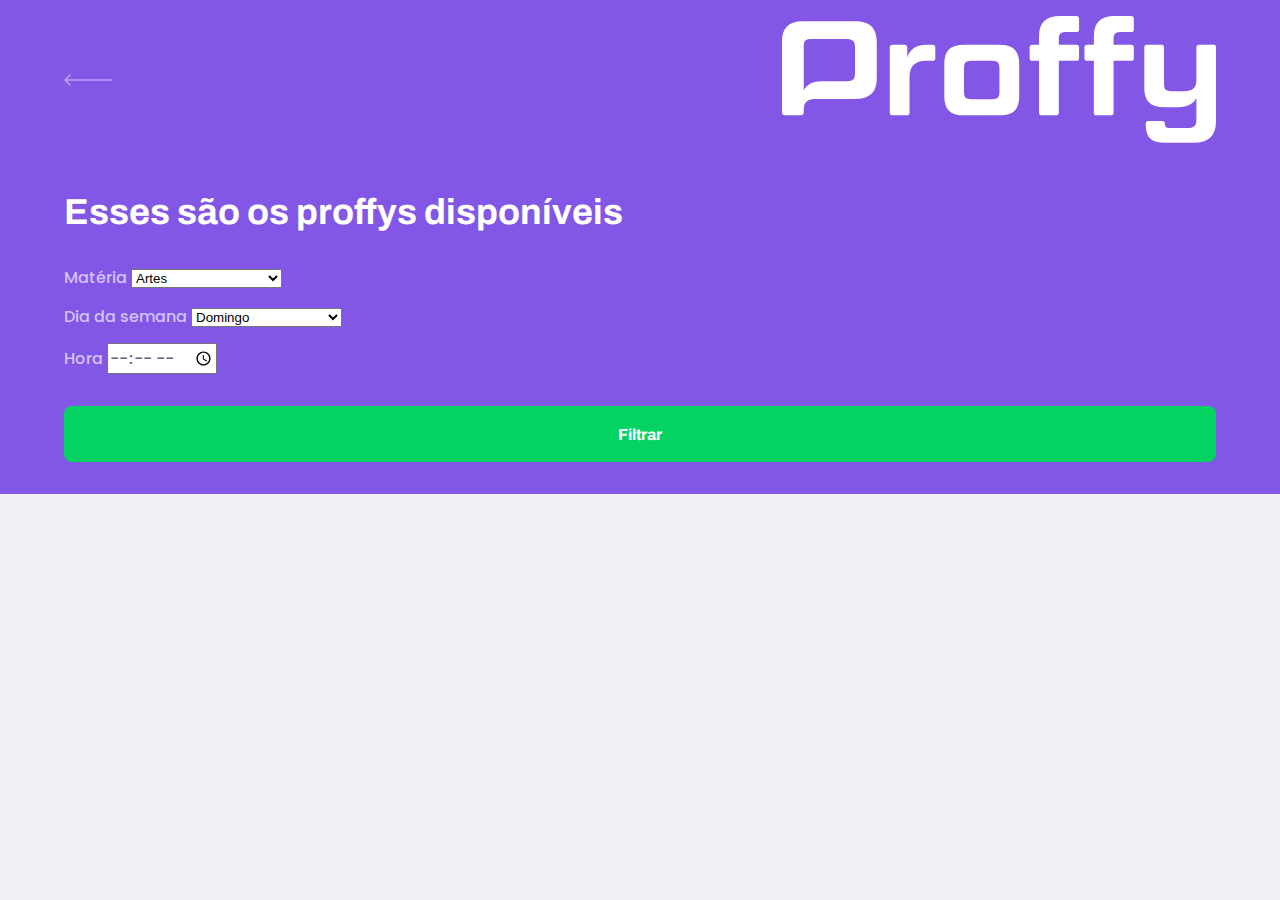
==== study.html @ 6c177210 "add new page" ====
<!DOCTYPE html>
<html lang="pt_br">

<head>
  <meta charset="UTF-8">
  <meta name="viewport" content="width=device-width, initial-scale=1.0">
  <title>Proff | Sua plataforma de estudos online</title>

  <link rel="stylesheet" href="/styles/main.css">
  <link rel="stylesheet" href="/styles/partials/page-study.css">

  <link
    href="https://fonts.googleapis.com/css2?family=Archivo:wght@400;700&amp;family=Poppins:wght@400;600&amp;display=swap"
    rel="stylesheet">
</head>

<body id="page-study">

  <div id="container">
    <header class="page-header">
      <div class="top-bar-container">
        <a href="/">
          <img src="/images/icons/back.svg" alt="Voltar"></a>
        <img src="/images/logo.svg" alt="Proff">
      </div>

      <div class="header-content">
        <strong>Esses são os proffys disponíveis</strong>
        <form id="search-teachers">
          <div class="select-block">
            <label for="subject">Matéria</label>
            <select name="subject" id="subject">
              <option value="" disabled="" hidden="">Selecione uma opção</option>
              <option value="1">Artes</option>
              <option value="2">Biologia</option>
              <option value="3">Ciências</option>
              <option value="4">Educação física</option>
              <option value="5">Física</option>
              <option value="6">Geografia</option>
              <option value="7">História</option>
              <option value="8">Matemática</option>
              <option value="9">Português</option>
              <option value="10">Química</option>
            </select>
          </div>

          <div class="select-block">
            <label for="weekday">Dia da semana</label>
            <select name="weekday" id="weekday">
              <option value="" disabled="" hidden="">Selecione uma opção</option>
              <option value="0">Domingo</option>
              <option value="1">Segunda-feira</option>
              <option value="2">Terça-feira</option>
              <option value="3">Quarta-feira</option>
              <option value="4">Quinta-feira</option>
              <option value="5">Sexta-feira</option>
              <option value="6">Sábado</option>
            </select>
          </div>

          <div class="input-block">
            <label for="time">Hora</label>
            <input name="time" id="time" type="time" >
        </div>
        <button type="submit">Filtrar</button>
        </form>
      </div>
    </header>
  </div>

</body>

</html>
<!--
  fim do codigo
-->
---- styles/main.css ----
:root {
  --color-background: #F0F0F7;
  --color-primary-lighter: #9871F5;
  --color-primary-light: #916BEA;
  --color-primary: #8257E5;
  --color-primary-dark: #774DD6;
  --color-primary-darker: #6842c2;
  --color-secondary: #04D361;
  --color-secondary-dark: #04BF58;
  --color-title-in-primary: #FFFFFF;
  --color-text-in-primary: #D4C2FF;
  --color-text-title: #32264D;
  --color-text-complement: #9C98A6;
  --color-text-base: #6A6180;
  --color-line-in-white: #E6E6F0;
  --color-input-background: #F8F8FC;
  --color-button-text: #FFFFFF;
  --color-box-base: #FFFFFF;
  --color-box-footer: #FAFAFC;
  --color-small-info: #C1BCCC;

  /*tamanho da fonte padrao: 16px - 100% - 1rem */
  font-size: 60%; /* controle das medidas rem */
}

*{
  margin: 0;
  padding: 0;
  box-sizing: border-box;
}

html, body{
  height: 100vh; /*height = altura*/
}

body{
  background: var(--color-background);
  display: flex;
  align-items: center;
  justify-content: center;
}

body, input, button, textarea{
  /*font-weight: 500, font-size: 1.6rem, font-family: Poppins*/
  font: 500 1.6rem Poppins;
  color: var(--color-text-base);
}

#container{
  width: 90vh; /*width = largura*/
  
}

@media(min-width:700px){
  :root{
    font-size: 62.5%; 
  }
}
---- styles/partials/page-study.css ----
#page-study #container{
  width: 100vw;
  height: 100vh;
}
.page-header{
  background-color: var(--color-primary);

  display: flex;
  flex-direction: column;
}
.page-header .top-bar-container{
  width: 90%;
  margin: 0 auto;

  display: flex;
  align-items: center;
  justify-content: space-between;

  padding: 1.6rem 0;
}
.page-header .top-bar-container a{
  height: 3.2rem;
  transition: opacity 0.2s;
}
.page-header .top-bar-container a:hover{
  opacity: 0.6;
}
.pahe-header .top-bar-container img{
  height: 1.6rem;
}
.page-header .header-content{
  width: 90%;
  margin: 3.2rem auto;
}
.page-header .header-content strong{
  font: 700 3.6rem Archivo;
  line-height: 4.2rem;
  color: var(--color-title-in-primary);
}
#search-teachers{
  margin-top: 3.2rem;
}
#search-teachers label{
  color: var(--color-text-in-primary);
}
#search-teachers .select-block{
  margin-bottom: 1.4rem;
}
#search-teachers button{
  width: 100%;
  height: 5.6rem;
  background: var(--color-secondary);
  color: var(--color-button-text);
  border: 0;
  border-radius: .8rem;
  cursor: pointer;
  font: 700 1.6rem Archivo;
  display: flex;
  align-items: center;
  justify-content: center;
  text-decoration: none;
  transition: background 0.2s;
  margin-top: 3.2rem;
}
#search-teachers button:hover{
  background-color: var(--color-secondary-dark);
}
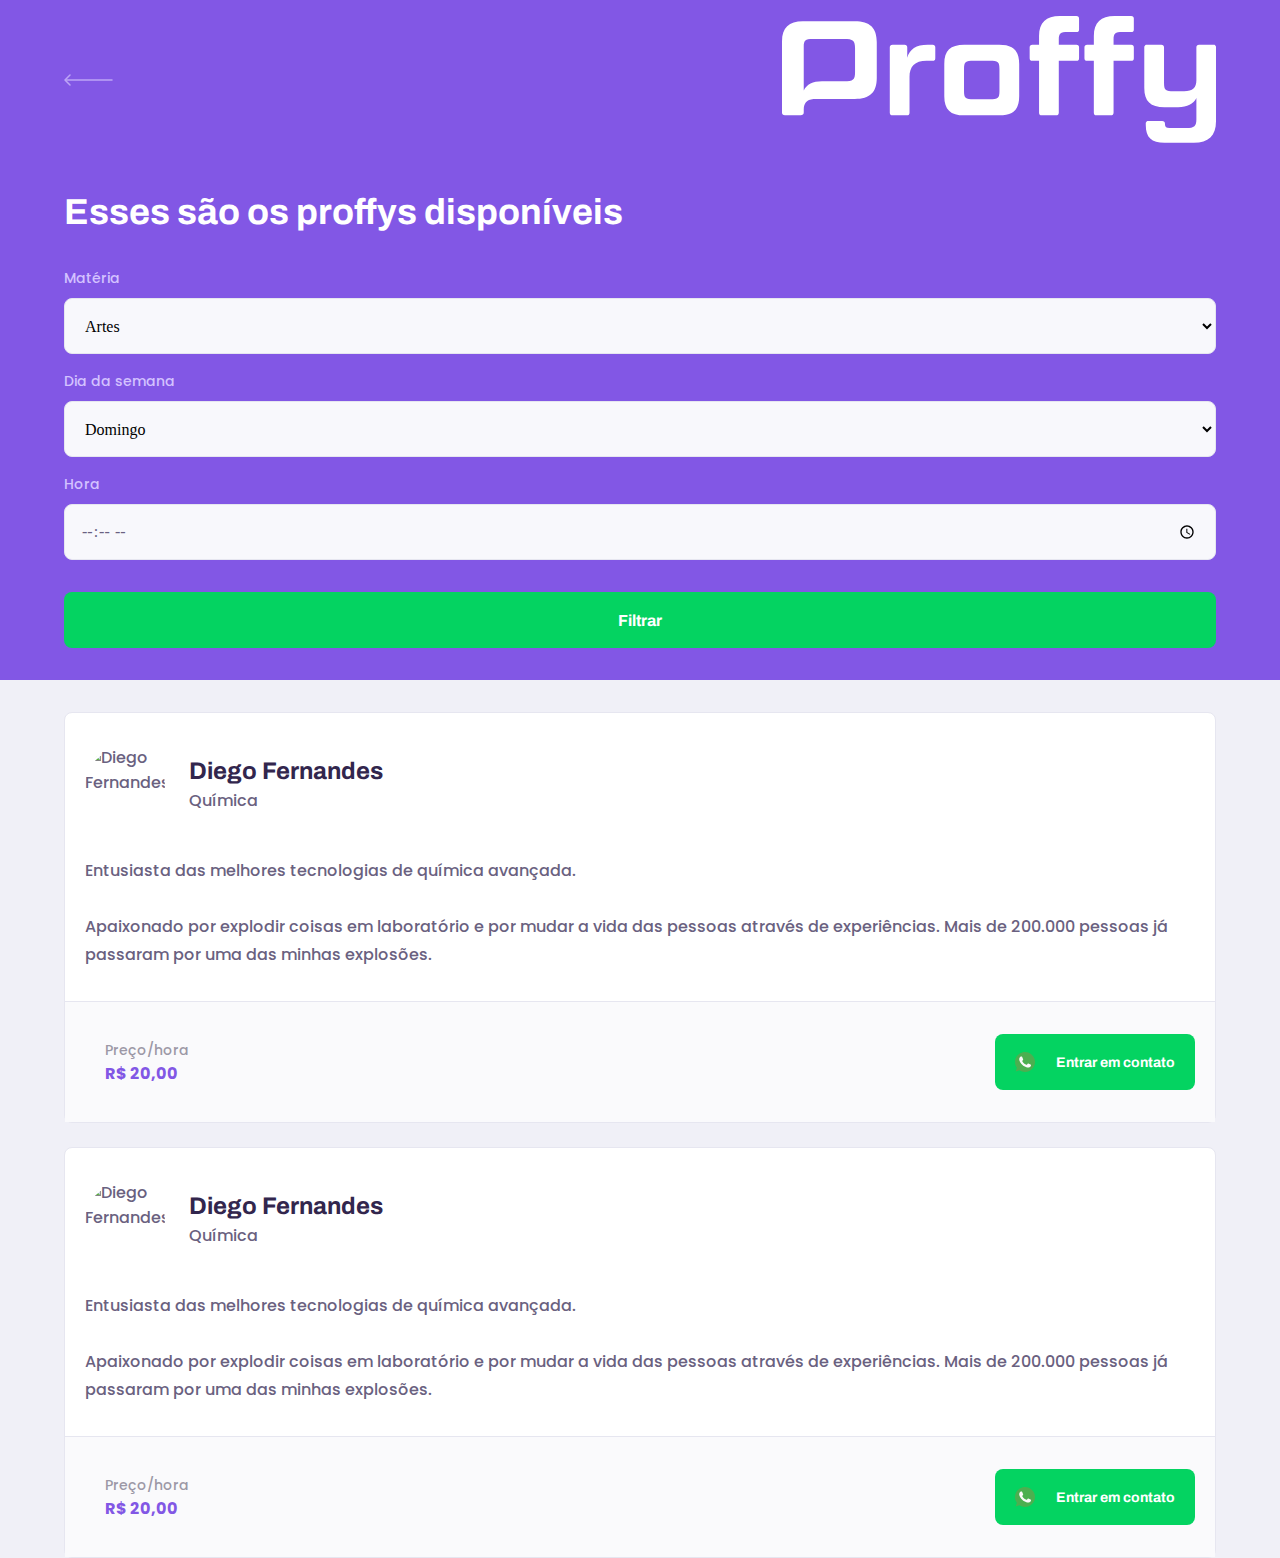
==== commit 77c7e221: "mobile first ok" ====
--- a/study.html
+++ b/study.html
@@ -66,6 +66,52 @@
         </form>
       </div>
     </header>
+
+    <main>
+      <article class="teacher-item">
+        <header>
+        <img 
+            src="https://avatars2.githubusercontent.com/u/2254731?s=460&amp;u=0ba16a79456c2f250e7579cb388fa18c5c2d7d65&amp;v=4" 
+            alt="Diego Fernandes">
+        <div>
+            <strong>Diego Fernandes</strong>
+            <span>Química</span>
+        </div>
+    </header>
+
+    <p>Entusiasta das melhores tecnologias de química avançada.<br><br>Apaixonado por explodir coisas em laboratório e por mudar a vida das pessoas através de experiências. Mais de 200.000 pessoas já passaram por uma das minhas explosões.</p>
+
+    <footer>
+        <p>Preço/hora<strong>R$ 20,00</strong>
+        </p>
+        <button type="button">
+            <img src="/images/icons/whatsapp.svg" alt="Whatsapp">Entrar em contato
+        </button>
+    </footer>
+      </article>
+
+      <article class="teacher-item">
+        <header>
+        <img 
+            src="https://avatars2.githubusercontent.com/u/2254731?s=460&amp;u=0ba16a79456c2f250e7579cb388fa18c5c2d7d65&amp;v=4" 
+            alt="Diego Fernandes">
+        <div>
+            <strong>Diego Fernandes</strong>
+            <span>Química</span>
+        </div>
+    </header>
+
+    <p>Entusiasta das melhores tecnologias de química avançada.<br><br>Apaixonado por explodir coisas em laboratório e por mudar a vida das pessoas através de experiências. Mais de 200.000 pessoas já passaram por uma das minhas explosões.</p>
+
+    <footer>
+        <p>Preço/hora<strong>R$ 20,00</strong>
+        </p>
+        <button type="button">
+            <img src="/images/icons/whatsapp.svg" alt="Whatsapp">Entrar em contato
+        </button>
+    </footer>
+      </article>
+    </main>
   </div>
 
 </body>
--- a/styles/partials/page-study.css
+++ b/styles/partials/page-study.css
@@ -64,4 +64,113 @@
 }
 #search-teachers button:hover{
   background-color: var(--color-secondary-dark);
+}
+.select-block label, .input-block label{
+  font-size: 1.4rem;
+  color: var(--color-text-complement);
+}
+.input-block input, .select-block select{
+  width: 100%;
+  height: 5.6rem;
+  margin-top: 0.8rem;
+  border-radius: 0.8rem;
+  background: var(--color-input-background);
+  border: 1px solid var(--color-line-in-white);
+  outline: 0;
+  padding: 0 1.6rem;
+  font: 1.6rem Arquivo;
+}
+.input-block{
+  position: relative;
+}
+.input-block:focus-within::after{
+  content: "";
+
+  width: calc(100% - 3.2rem);
+  height: 2px;
+  background: var(--color-primary-light);
+  position: absolute;
+  left: 1.6rem;
+  right: 1.6rem;
+  bottom: 0;
+}
+#page-study main{
+  margin: 3.2rem auto;
+  width: 90%;
+}
+.teacher-item{
+  background-color: var(--color-box-base);
+  border: 1px solid var(--color-line-in-white);
+  border-radius: .8rem;
+  margin-top: 2.4rem;
+}
+.teacher-item header{
+  padding: 3.2rem 2rem;
+  display: flex;
+  align-items: center;
+}
+.teacher-item header img{
+  width: 8rem;
+  height: 8rem;
+  border-radius: 50%;
+}
+.teacher-item header div{
+  margin-left: 2.4rem;
+}
+.teacher-item header div strong{
+  font: 700 2.4rem Archivo;
+  display: block;
+  color: var(--color-text-title);
+}
+.teacher-item header div span{
+  font-size: 1.6rem;
+  display: block;
+  margin-top: .4rem;
+}
+.teacher-item p{
+  padding: 0 2rem;
+  font-size: 1.6rem;
+  line-height: 2.8rem;
+}
+.teacher-item footer{
+  padding: 3.2rem 2rem;
+  background-color: var(--color-box-footer);
+  border-top: 1px solid var(--color-line-in-white);
+  margin-top: 3.2rem;
+
+  display: flex;
+  align-items: center;
+  justify-content: space-between;
+}
+.teacher-item footer p{
+  font-size: 1.4rem;
+  line-height: 2.4rem;
+  color: var(--color-text-complement);
+}
+.teacher-item footer p strong{
+  font-size: 1.6rem;
+  color: var(--color-primary);
+  display: block;
+}
+.teacher-item footer button{
+  width: 20rem;
+  height: 5.6rem;
+  background: var(--color-secondary);
+  color: var(--color-button-text);
+  border: 0;
+  border-radius: .8rem;
+  cursor: pointer;
+  font: 700 1.4rem Archivo;
+
+  display: flex;
+  align-items: center;
+  justify-content: space-evenly;
+
+  text-decoration: none;
+
+  transition: background 0.2s;
+  margin-left: 1.6rem;
+}
+.teacher-item footer button:hover{
+  background: var(--color-secondary-dark);
 }